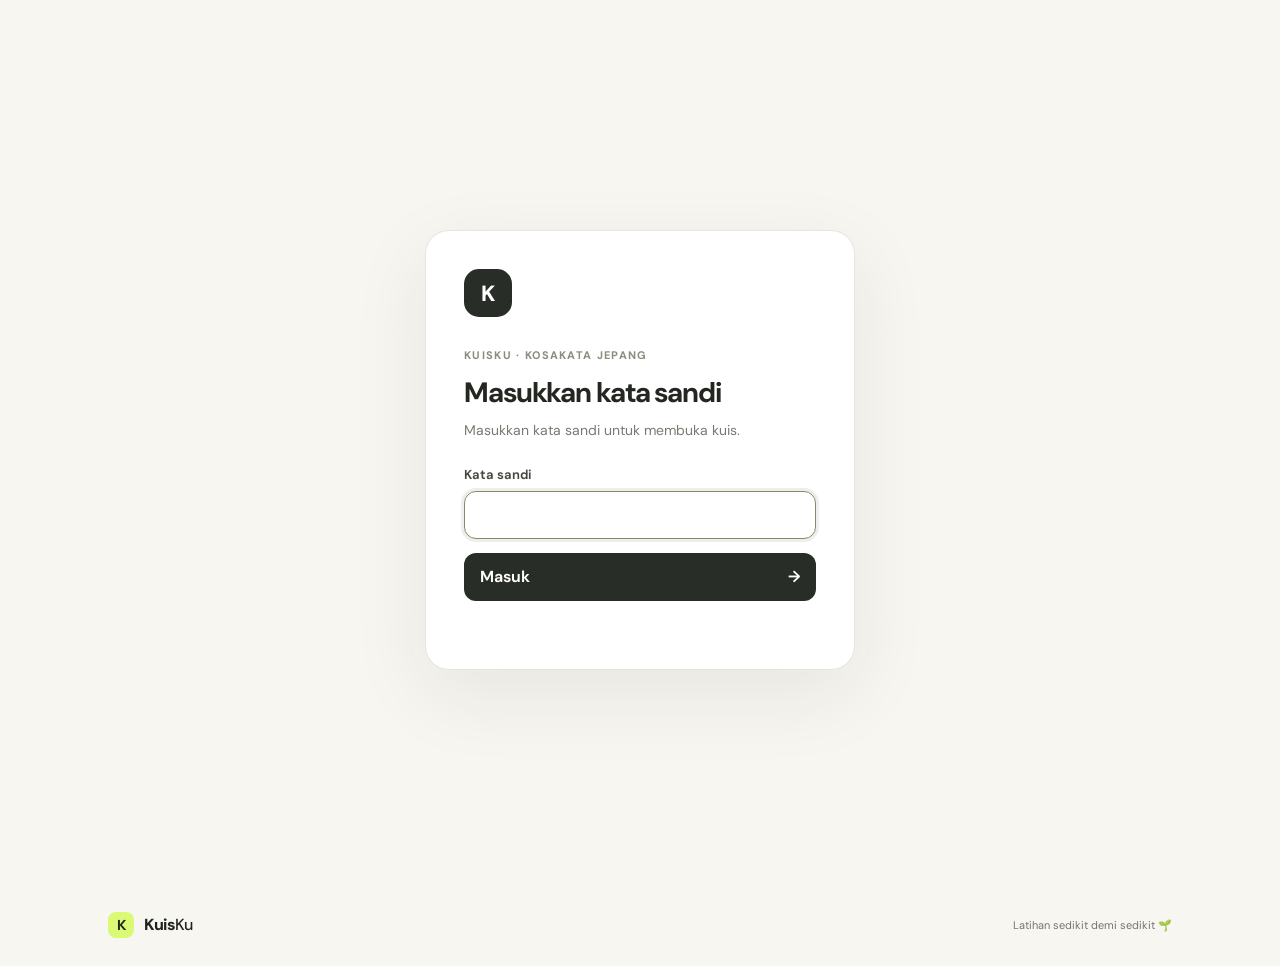
==== N3/index.html @ 66452424 "Add files via upload" ====
<!doctype html>
<html lang="id">
<head><meta charset="utf-8"><meta name="viewport" content="width=device-width, initial-scale=1"><meta name="theme-color" content="#f7f6f1"><meta name="description" content="Pilih kuis kosakata bahasa Jepang JLPT N3."><title>N3 — Pilih kuis | KuisKu</title><link rel="stylesheet" href="../style.css"><link rel="stylesheet" href="../auth.css"><script src="../auth.js" defer></script></head>
<body><header class="topbar"><a class="brand" href="../index.html"><span class="brand-mark">K</span><span>Kuis<span class="brand-light">Ku</span></span></a><a class="top-note" href="../index.html">← Semua level</a></header>
<main id="beranda"><section class="hero"><div class="hero-copy"><span class="eyebrow"><span class="live-dot"></span> LEVEL JLPT · MENENGAH</span><h1>N3<span class="question-mark">.</span></h1><p>Pilih kuis harianmu. Kosakata baru sedikit demi sedikit.</p></div><div class="hero-art" aria-hidden="true"><div class="orbit orbit-one"></div><div class="orbit orbit-two"></div><div class="spark spark-one">✳</div><div class="spark spark-two">✦</div><div class="book">🇯🇵</div><div class="bulb">あ</div><div class="art-tag">KOSAKATA<br>N3</div></div></section>
<section class="quiz-section" aria-labelledby="section-title"><div class="section-heading"><div><span class="eyebrow">KOSAKATA JEPANG N3</span><h2 id="section-title">Pilih kuis</h2></div><span class="small-note">2 kuis tersedia</span></div><div class="topic-grid"><a class="topic-card" href="H1.html"><span class="topic-top"><span class="topic-icon" style="background:#ffe8ed">🇯🇵</span><span class="topic-count">19 PERTANYAAN</span></span><h3>H1 · Kosakata Jepang</h3><p>Latihan arti 19 kata kerja bahasa Jepang.</p><span class="topic-go" aria-hidden="true">↗</span></a><a class="topic-card" href="H2.html"><span class="topic-top"><span class="topic-icon" style="background:#e5efff">🇯🇵</span><span class="topic-count">29 PERTANYAAN</span></span><h3>H2 · Kosakata Jepang</h3><p>Latihan kosakata Jepang untuk hari kedua.</p><span class="topic-go" aria-hidden="true">↗</span></a></div></section></main>
<footer><a class="brand footer-brand" href="../index.html"><span class="brand-mark">K</span><span>Kuis<span class="brand-light">Ku</span></span></a><span>Latihan sedikit demi sedikit 🌱</span></footer></body></html>
---- style.css ----
@import url('https://fonts.googleapis.com/css2?family=DM+Sans:wght@400;500;600;700;800&family=Manrope:wght@400;500;600;700;800&display=swap');
:root{--ink:#20231f;--muted:#72766f;--paper:#f7f6f1;--green:#dafa76;--line:#e6e5dd;--white:#fff;--blue:#dfeeff;--peach:#ffe5d5;--lav:#ece5ff}
*{box-sizing:border-box}html{scroll-behavior:smooth}body{margin:0;background:var(--paper);color:var(--ink);font-family:'DM Sans',sans-serif}a{color:inherit;text-decoration:none}.topbar,footer{height:76px;display:flex;align-items:center;justify-content:space-between;max-width:1120px;margin:auto;padding:0 28px}.brand{display:flex;align-items:center;gap:10px;font-weight:800;font-size:21px;letter-spacing:-.8px}.brand-mark{width:31px;height:31px;border-radius:10px;background:var(--green);display:grid;place-items:center;font-family:Manrope,sans-serif;font-size:17px}.brand-light{font-weight:500}.top-note,.small-note{font-size:13px;color:var(--muted)}main{max-width:1120px;margin:auto;padding:0 28px}.hero{min-height:430px;border-radius:24px;background:#eaf0df;display:flex;align-items:center;justify-content:space-between;padding:60px 8.2%;overflow:hidden;position:relative}.hero-copy{max-width:500px;position:relative;z-index:1}.eyebrow{font-size:10px;letter-spacing:1.5px;font-weight:800;color:#636b56}.live-dot{display:inline-block;width:7px;height:7px;background:#89b82c;border-radius:50%;margin-right:7px}.hero h1{font:800 clamp(38px,5.2vw,60px)/1.12 Manrope,sans-serif;letter-spacing:-3px;margin:20px 0 14px}.question-mark{color:#7e9d43}.hero p{color:#64685f;max-width:390px;font-size:15px;line-height:1.7;margin:0}.text-link{display:inline-flex;gap:10px;align-items:center;margin-top:26px;font-weight:700;font-size:14px;border-bottom:1px solid #757a68;padding-bottom:5px}.hero-art{width:330px;height:290px;position:relative;flex:none}.orbit{position:absolute;border:1px solid #cad5bb;border-radius:50%;transform:rotate(-24deg)}.orbit-one{width:290px;height:190px;top:52px;left:11px}.orbit-two{width:230px;height:270px;top:5px;left:39px}.book,.bulb{position:absolute;display:grid;place-items:center;filter:drop-shadow(0 15px 12px #a8b29355)}.book{font-size:118px;top:69px;left:83px;transform:rotate(-12deg)}.bulb{font-size:55px;top:12px;right:26px;transform:rotate(12deg)}.spark{position:absolute;color:#839b55}.spark-one{font-size:30px;top:45px;left:42px}.spark-two{font-size:25px;bottom:37px;right:27px}.art-tag{position:absolute;bottom:25px;left:18px;background:var(--green);padding:11px 15px;border-radius:5px;font-size:9px;font-weight:800;letter-spacing:1px;line-height:1.5;transform:rotate(-7deg)}.quiz-section{padding:64px 0 42px}.section-heading{display:flex;align-items:flex-end;justify-content:space-between;margin-bottom:24px}.section-heading h2{font:800 27px Manrope,sans-serif;letter-spacing:-1px;margin:8px 0 0}.topic-grid{display:grid;grid-template-columns:repeat(3,1fr);gap:16px}.topic-card{border:1px solid var(--line);background:#fff;border-radius:16px;padding:21px;min-height:180px;display:flex;flex-direction:column;align-items:flex-start;text-align:left;cursor:pointer;transition:transform .18s,border-color .18s,box-shadow .18s;color:var(--ink);font:inherit}.topic-card:hover,.topic-card:focus-visible{transform:translateY(-4px);border-color:#a7b57e;box-shadow:0 12px 30px #343b2010;outline:none}.topic-top{display:flex;align-items:center;justify-content:space-between;width:100%}.topic-icon{width:45px;height:45px;border-radius:13px;display:grid;place-items:center;font-size:22px}.topic-count{font-size:11px;color:var(--muted)}.topic-card h3{font:700 18px Manrope,sans-serif;margin:17px 0 4px;letter-spacing:-.3px}.topic-card p{margin:0;color:var(--muted);font-size:12px}.topic-go{margin-top:auto;align-self:flex-end;font-size:19px;color:#788269}.topic-card[data-topic="science"] .topic-icon{background:var(--blue)}.topic-card[data-topic="history"] .topic-icon{background:var(--peach)}.topic-card[data-topic="language"] .topic-icon{background:var(--lav)}.quiz-panel{max-width:760px;margin:32px auto 10px;background:white;border:1px solid var(--line);border-radius:20px;padding:30px;box-shadow:0 18px 50px #343b2009}.quiz-head{display:flex;align-items:center;justify-content:space-between;margin-bottom:20px}.back-button,.quiet-button{border:0;background:none;color:var(--muted);font:600 13px 'DM Sans',sans-serif;cursor:pointer;padding:8px 0}.quiz-count{color:var(--muted);font-size:12px}.progress{height:6px;background:#eeeee8;border-radius:9px;overflow:hidden;margin-bottom:26px}.progress span{display:block;height:100%;background:#a3ca4d;border-radius:9px;transition:width .3s}.quiz-panel h3{font:700 23px/1.4 Manrope,sans-serif;letter-spacing:-.5px;margin:0 0 20px}.answers{display:grid;gap:10px}.answer-button{width:100%;text-align:left;padding:14px 16px;border:1px solid var(--line);border-radius:11px;background:white;color:var(--ink);font:500 14px 'DM Sans',sans-serif;cursor:pointer;transition:background .16s,border .16s}.answer-button:hover:not(:disabled){background:#f5f8ed;border-color:#b7cb87}.answer-button:focus-visible{outline:2px solid #8aa848;outline-offset:2px}.answer-button.correct{background:#eef8db;border-color:#a5c762}.answer-button.wrong{background:#fff0eb;border-color:#e6a38b}.answer-button:disabled{cursor:default}.explanation{margin:15px 0 0;padding:13px 15px;background:#f5f6f0;border-radius:10px;color:#5e6356;font-size:13px;line-height:1.6}.quiz-actions{display:flex;justify-content:flex-end;margin-top:19px}.primary-button{border:0;border-radius:10px;background:var(--ink);color:white;padding:13px 19px;font:700 13px 'DM Sans',sans-serif;cursor:pointer}.primary-button:hover{background:#42473c}.result{text-align:center;padding:22px 8px}.result-emoji{font-size:46px}.result h3{margin:10px 0 5px}.result p{color:var(--muted);line-height:1.65}.score-big{font:800 48px Manrope,sans-serif;letter-spacing:-2px;margin:14px 0 2px}.result-actions{display:flex;justify-content:center;gap:10px;margin-top:22px}.quiet-button{padding:13px 16px}.why-strip{border-top:1px solid var(--line);padding:22px 0 34px;display:flex;justify-content:space-between;gap:18px;color:#656a60;font-size:12px}.why-strip span{white-space:nowrap}.why-strip b{color:var(--ink)}footer{border-top:1px solid var(--line);height:84px;color:var(--muted);font-size:11px}.footer-brand{color:var(--ink);font-size:16px}.footer-brand .brand-mark{width:26px;height:26px;border-radius:8px;font-size:14px}
@media(max-width:760px){.hero{padding:43px 8%;min-height:390px}.hero-art{position:absolute;right:-95px;bottom:-70px;opacity:.56;transform:scale(.8)}.hero-copy{max-width:100%}.hero h1{font-size:46px}.topic-grid{grid-template-columns:1fr}.topic-card{min-height:145px}.topic-card h3{margin-top:12px}.section-heading{align-items:flex-start;gap:10px;flex-direction:column}.why-strip{flex-direction:column;gap:12px}.quiz-panel{padding:22px}.quiz-panel h3{font-size:20px}footer{padding:0 20px}.topbar,main{padding-left:20px;padding-right:20px}.top-note{font-size:11px}}
@media(prefers-reduced-motion:reduce){*,*::before,*::after{scroll-behavior:auto!important;transition:none!important}}
---- auth.css ----
body:has(.access-lock) { overflow: hidden; }
.access-lock { position: fixed; inset: 0; z-index: 9999; display: grid; place-items: center; padding: 24px; background: #f7f6f1; }
.access-card { width: min(100%, 430px); padding: 38px; border: 1px solid #e7e4dc; border-radius: 24px; background: #fff; box-shadow: 0 24px 80px #28251a14; }
.access-mark { display: grid; width: 48px; height: 48px; place-items: center; margin-bottom: 26px; border-radius: 15px; background: #292d27; color: #fff; font-weight: 800; font-size: 22px; }
.access-eyebrow { color: #8a8d7e; font-size: 11px; font-weight: 750; letter-spacing: .12em; }
.access-card h1 { margin: 10px 0 8px; color: #242720; font-size: 28px; letter-spacing: -.04em; }
.access-card p { margin: 0 0 24px; color: #777a71; font-size: 14px; line-height: 1.6; }
.access-card label { display: block; margin: 0 0 8px; color: #45483f; font-size: 13px; font-weight: 650; }
.access-card input { box-sizing: border-box; width: 100%; height: 48px; padding: 0 14px; border: 1px solid #dedfd8; border-radius: 12px; background: #fff; color: #242720; font: inherit; outline: none; }
.access-card input:focus { border-color: #858b69; box-shadow: 0 0 0 3px #858b6924; }
.access-card button { display: flex; justify-content: space-between; align-items: center; width: 100%; height: 48px; margin-top: 14px; padding: 0 16px; border: 0; border-radius: 12px; background: #292d27; color: white; font: inherit; font-weight: 650; cursor: pointer; }
.access-card button:hover { background: #41463c; }
.access-card .access-error { min-height: 20px; margin: 10px 0 0; color: #b64242; font-size: 13px; }
@media (max-width: 480px) { .access-card { padding: 28px 23px; } }
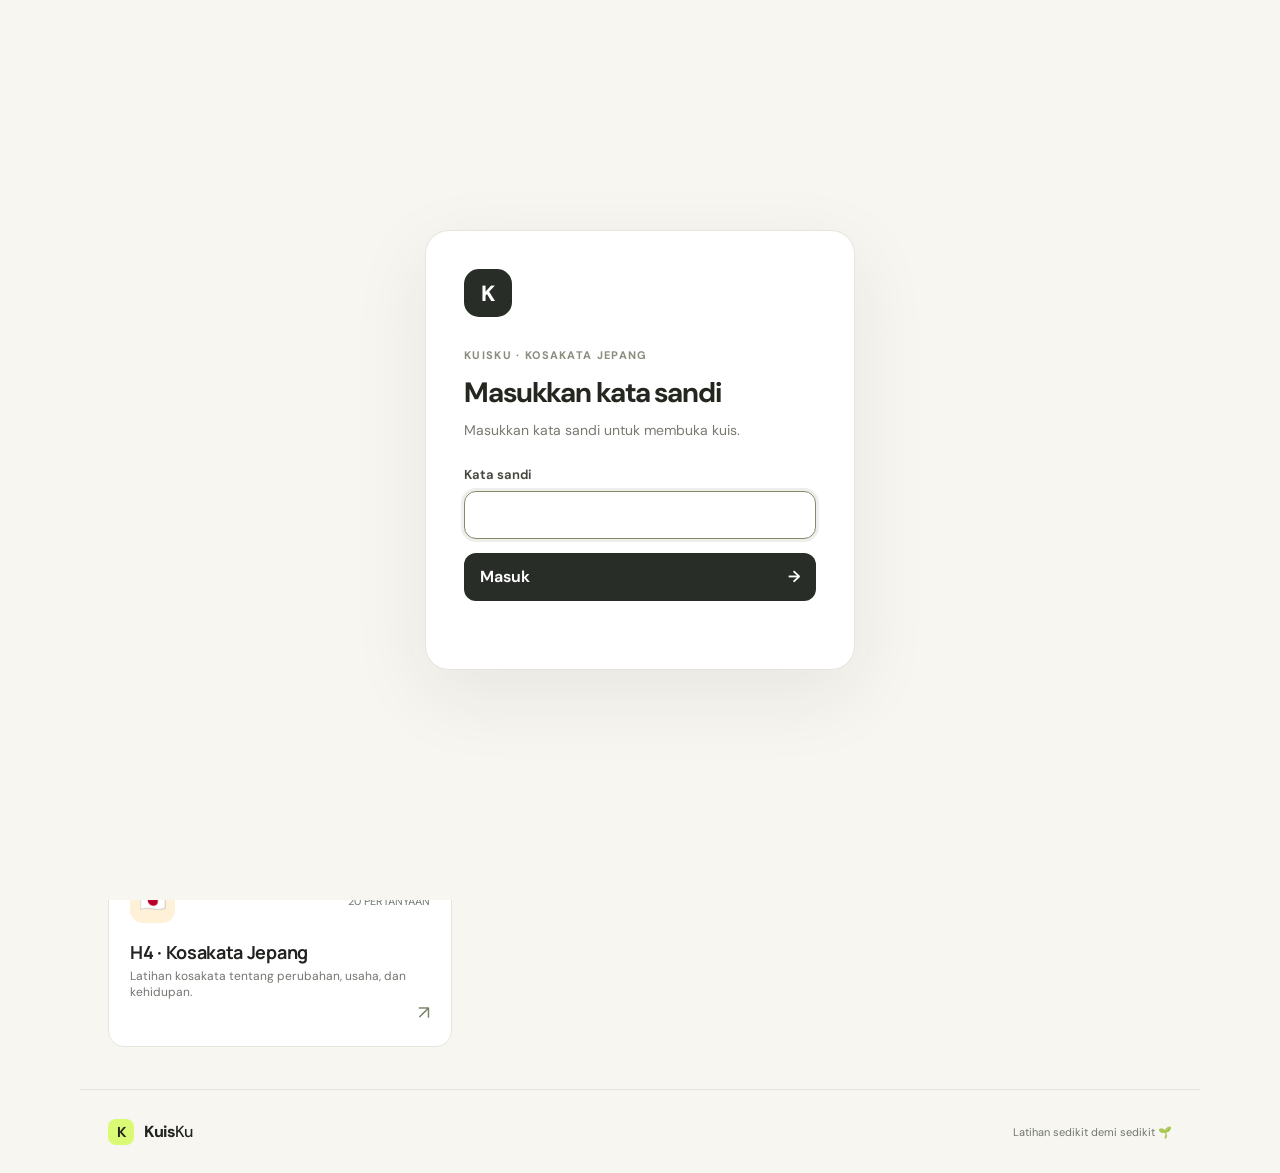
==== commit 8b0f1c4f: "Add files via upload" ====
--- a/N3/index.html
+++ b/N3/index.html
@@ -3,5 +3,6 @@
 <head><meta charset="utf-8"><meta name="viewport" content="width=device-width, initial-scale=1"><meta name="theme-color" content="#f7f6f1"><meta name="description" content="Pilih kuis kosakata bahasa Jepang JLPT N3."><title>N3 — Pilih kuis | KuisKu</title><link rel="stylesheet" href="../style.css"><link rel="stylesheet" href="../auth.css"><script src="../auth.js" defer></script></head>
 <body><header class="topbar"><a class="brand" href="../index.html"><span class="brand-mark">K</span><span>Kuis<span class="brand-light">Ku</span></span></a><a class="top-note" href="../index.html">← Semua level</a></header>
 <main id="beranda"><section class="hero"><div class="hero-copy"><span class="eyebrow"><span class="live-dot"></span> LEVEL JLPT · MENENGAH</span><h1>N3<span class="question-mark">.</span></h1><p>Pilih kuis harianmu. Kosakata baru sedikit demi sedikit.</p></div><div class="hero-art" aria-hidden="true"><div class="orbit orbit-one"></div><div class="orbit orbit-two"></div><div class="spark spark-one">✳</div><div class="spark spark-two">✦</div><div class="book">🇯🇵</div><div class="bulb">あ</div><div class="art-tag">KOSAKATA<br>N3</div></div></section>
-<section class="quiz-section" aria-labelledby="section-title"><div class="section-heading"><div><span class="eyebrow">KOSAKATA JEPANG N3</span><h2 id="section-title">Pilih kuis</h2></div><span class="small-note">2 kuis tersedia</span></div><div class="topic-grid"><a class="topic-card" href="H1.html"><span class="topic-top"><span class="topic-icon" style="background:#ffe8ed">🇯🇵</span><span class="topic-count">19 PERTANYAAN</span></span><h3>H1 · Kosakata Jepang</h3><p>Latihan arti 19 kata kerja bahasa Jepang.</p><span class="topic-go" aria-hidden="true">↗</span></a><a class="topic-card" href="H2.html"><span class="topic-top"><span class="topic-icon" style="background:#e5efff">🇯🇵</span><span class="topic-count">29 PERTANYAAN</span></span><h3>H2 · Kosakata Jepang</h3><p>Latihan kosakata Jepang untuk hari kedua.</p><span class="topic-go" aria-hidden="true">↗</span></a></div></section></main>
+<section class="quiz-section" aria-labelledby="section-title"><div class="section-heading"><div><span class="eyebrow">KOSAKATA JEPANG N3</span><h2 id="section-title">Pilih kuis</h2></div><span class="small-note">4 kuis tersedia</span></div><div class="topic-grid"><a class="topic-card" href="H1.html"><span class="topic-top"><span class="topic-icon" style="background:#ffe8ed">🇯🇵</span><span class="topic-count">19 PERTANYAAN</span></span><h3>H1 · Kosakata Jepang</h3><p>Latihan arti 19 kata kerja bahasa Jepang.</p><span class="topic-go" aria-hidden="true">↗</span></a><a class="topic-card" href="H2.html"><span class="topic-top"><span class="topic-icon" style="background:#e5efff">🇯🇵</span><span class="topic-count">29 PERTANYAAN</span></span><h3>H2 · Kosakata Jepang</h3><p>Latihan kosakata Jepang untuk hari kedua.</p><span class="topic-go" aria-hidden="true">↗</span></a><a class="topic-card" href="H3.html"><span class="topic-top"><span class="topic-icon" style="background:#e8f5ea">🇯🇵</span><span class="topic-count">19 PERTANYAAN</span></span><h3>H3 · Kosakata Jepang</h3><p>Latihan kosakata kegiatan dan cuaca.</p><span class="topic-go" aria-hidden="true">↗</span></a><a class="topic-card" href="H4.html"><span class="topic-top"><span class="topic-icon" style="background:#fff0d8">🇯🇵</span><span class="topic-count">20 PERTANYAAN</span></span><h3>H4 · Kosakata Jepang</h3><p>Latihan kosakata tentang perubahan, usaha, dan kehidupan.</p><span class="topic-go" aria-hidden="true">↗</span></a></div></section></main>
 <footer><a class="brand footer-brand" href="../index.html"><span class="brand-mark">K</span><span>Kuis<span class="brand-light">Ku</span></span></a><span>Latihan sedikit demi sedikit 🌱</span></footer></body></html>
+
